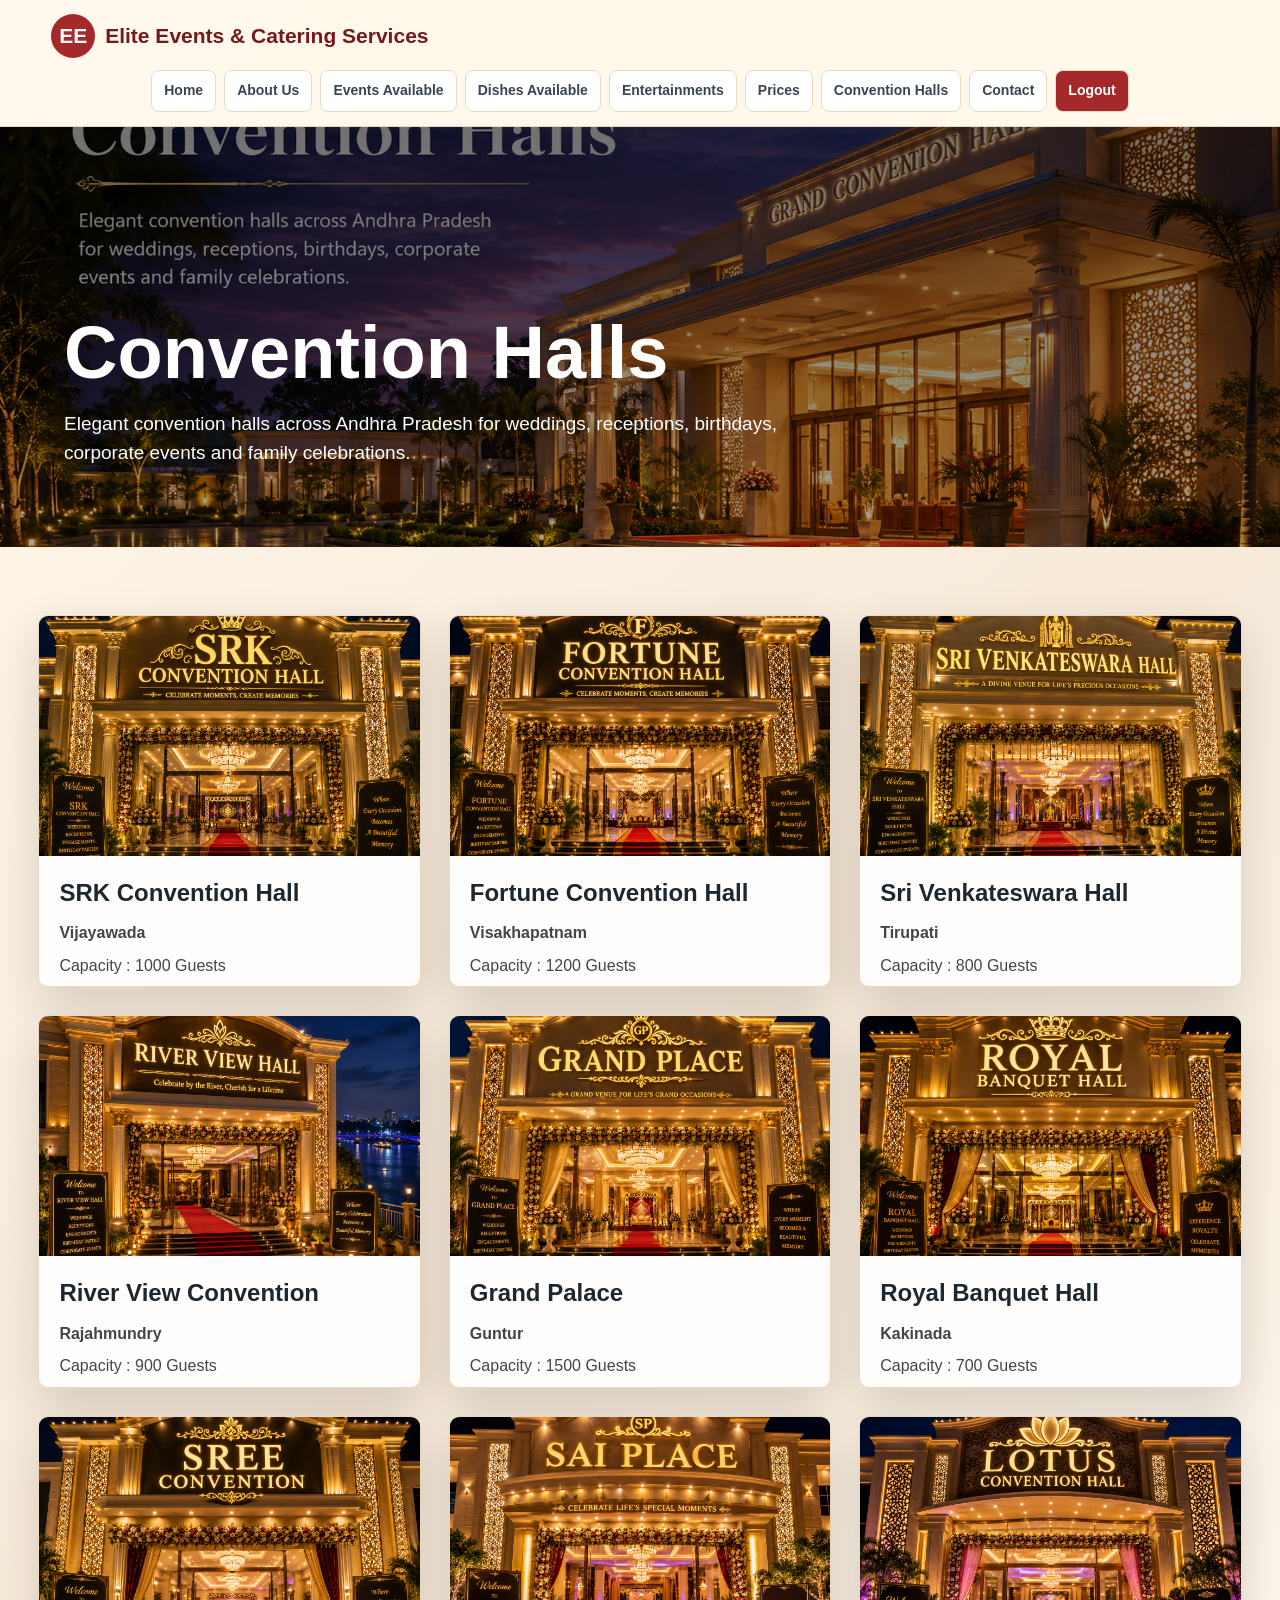
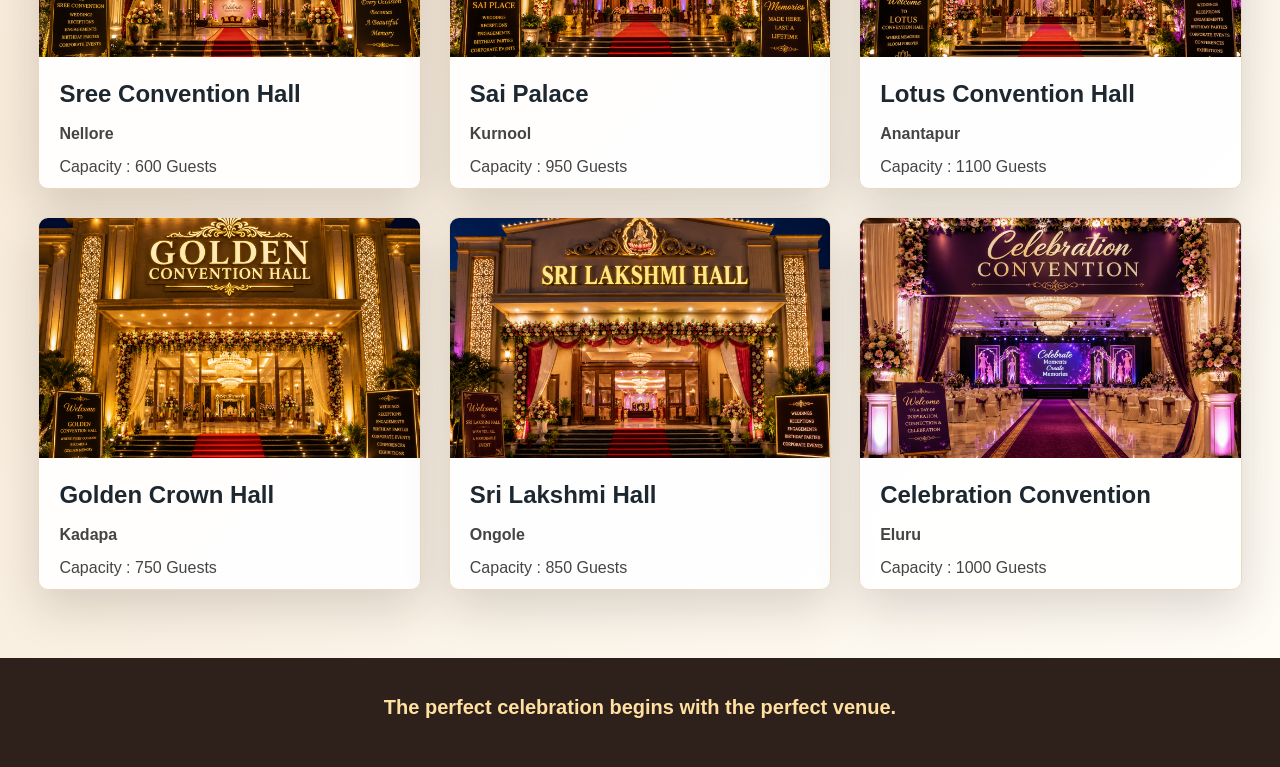
==== convention-halls.html @ 4326d46a "first commit" ====
<!DOCTYPE html>
<html lang="en">

<head>
    <meta charset="UTF-8">
    <meta name="viewport" content="width=device-width, initial-scale=1.0">
    <title>Convention Halls | Elite Events & Catering Services</title>

    <link rel="stylesheet" href="css/style.css">
    <link rel="stylesheet" href="css/pages.css">
    <link rel="stylesheet" href="css/responsive.css">
</head>

<body>

<header class="site-header">

    <a class="brand" href="home.html">
        <span>EE</span>
        Elite Events & Catering Services
    </a>

    <nav class="nav">
        <a href="home.html">Home</a>
        <a href="about.html">About Us</a>
        <a href="events.html">Events Available</a>
        <a href="dishes.html">Dishes Available</a>
        <a href="entertainment.html">Entertainments</a>
        <a href="prices.html">Prices</a>
        <a href="convention-halls.html">Convention Halls</a>
        <a href="contact.html">Contact</a>
        <a class="logout-link" href="logout.html">Logout</a>
    </nav>

</header>

<main>

<section class="sub-hero halls-hero">

    <h1>Convention Halls</h1>

    <p>
        Elegant convention halls across Andhra Pradesh for weddings,
        receptions, birthdays, corporate events and family celebrations.
    </p>

</section>

<section class="section wide">

<div class="hall-grid">

<!-- Hall 1 -->

<article class="hall-card">

<img src="images/srk-convention-hall.jpg" alt="SRK Convention Hall">

<h3>SRK Convention Hall</h3>

<p class="city">Vijayawada</p>

<p>Capacity : 1000 Guests</p>

</article>

<!-- Hall 2 -->

<article class="hall-card">

<img src="images/fortune-convention-hall.jpg" alt="Fortune Hall">

<h3>Fortune Convention Hall</h3>

<p class="city">Visakhapatnam</p>

<p>Capacity : 1200 Guests</p>

</article>

<!-- Hall 3 -->

<article class="hall-card">

<img src="images/sri-venkateswara-hall.jpg" alt="Hall">

<h3>Sri Venkateswara Hall</h3>

<p class="city">Tirupati</p>

<p>Capacity : 800 Guests</p>

</article>

<!-- Hall 4 -->

<article class="hall-card">

<img src="images/river-view-hall.jpg" alt="Hall">

<h3>River View Convention</h3>

<p class="city">Rajahmundry</p>

<p>Capacity : 900 Guests</p>

</article>

<!-- Hall 5 -->

<article class="hall-card">

<img src="images/grand-place.jpg" alt="Hall">

<h3>Grand Palace</h3>

<p class="city">Guntur</p>

<p>Capacity : 1500 Guests</p>

</article>

<!-- Hall 6 -->

<article class="hall-card">

<img src="images/royal-banquet.jpg" alt="Hall">

<h3>Royal Banquet Hall</h3>

<p class="city">Kakinada</p>

<p>Capacity : 700 Guests</p>

</article>

<!-- Hall 7 -->

<article class="hall-card">

<img src="images/sree-convention-hall.jpg" alt="Hall">

<h3>Sree Convention Hall</h3>

<p class="city">Nellore</p>

<p>Capacity : 600 Guests</p>

</article>

<!-- Hall 8 -->

<article class="hall-card">

<img src="images/sai-palace.jpg" alt="Hall">

<h3>Sai Palace</h3>

<p class="city">Kurnool</p>

<p>Capacity : 950 Guests</p>

</article>

<!-- Hall 9 -->

<article class="hall-card">

<img src="images/lotus-convention-hall.jpg" alt="Hall">

<h3>Lotus Convention Hall</h3>

<p class="city">Anantapur</p>

<p>Capacity : 1100 Guests</p>

</article>

<!-- Hall 10 -->

<article class="hall-card">

<img src="images/golden-convention-hall.jpg" alt="Hall">

<h3>Golden Crown Hall</h3>

<p class="city">Kadapa</p>

<p>Capacity : 750 Guests</p>

</article>

<!-- Hall 11 -->

<article class="hall-card">

<img src="images/sri-lakshmi-hall.jpg" alt="Hall">

<h3>Sri Lakshmi Hall</h3>

<p class="city">Ongole</p>

<p>Capacity : 850 Guests</p>

</article>

<!-- Hall 12 -->

<article class="hall-card">

<img src="images/celebration-convention.jpg" alt="Hall">

<h3>Celebration Convention</h3>

<p class="city">Eluru</p>

<p>Capacity : 1000 Guests</p>

</article>

</div>

</section>

</main>

<footer>

<p class="footer-quote">

The perfect celebration begins with the perfect venue.

</p>

</footer>

</body>

</html>
---- css/style.css ----
/* ===========================
   CSS VARIABLES
=========================== */

:root {
    --ink: #1d2730;
    --muted: #5e6975;
    --brand: #a5282b;
    --brand-dark: #74191c;
    --gold: #d99a28;
    --line: #ead8c1;
    --shadow: 0 18px 46px rgba(35, 24, 18, .16);
}

/* ===========================
   RESET
=========================== */

* {
    box-sizing: border-box;
}

body {
    margin: 0;
    color: var(--ink);
    font-family: Arial, Helvetica, sans-serif;
    line-height: 1.55;
    background: linear-gradient(
        135deg,
        #fff8ec,
        #f7ead9 48%,
        #fffdf7
    );
}

a {
    color: inherit;
    text-decoration: none;
}

img {
    display: block;
    max-width: 100%;
}

/* ===========================
   HEADER
=========================== */

.site-header {
    position: sticky;
    top: 0;
    z-index: 10;
    padding: 14px 4vw;
    background: rgba(255, 248, 236, .96);
    border-bottom: 1px solid var(--line);
}

.brand {
    display: inline-flex;
    align-items: center;
    gap: 10px;
    margin-bottom: 12px;
    color: var(--brand-dark);
    font-weight: 900;
    font-size: 21px;
}

.brand span {
    display: grid;
    place-items: center;
    width: 44px;
    height: 44px;
    color: #fff;
    background: var(--brand);
    border-radius: 50%;
}

/* ===========================
   NAVIGATION
=========================== */

.nav,
.home-nav-strip {
    display: flex;
    flex-wrap: wrap;
    justify-content: center;
    align-items: center;
    gap: 8px;
}

.nav a,
.home-nav-strip a {
    padding: 9px 12px;
    background: #fff;
    color: #394652;
    border: 1px solid var(--line);
    border-radius: 8px;
    font-size: 14px;
    font-weight: 800;
    transition: .3s;
}

.nav a:hover,
.home-nav-strip a:hover,
.logout-link {
    color: #fff !important;
    background: var(--brand) !important;
}

/* ===========================
   HERO SECTION
=========================== */

.hero,
.sub-hero {
    color: #fff;
    background-size: cover;
    background-position: center;
}

.hero {
    display: flex;
    align-items: center;
    min-height: 620px;
    padding: 92px 5vw;
}

.home-hero {
    background-image:
        linear-gradient(
            90deg,
            rgba(32, 19, 13, .78),
            rgba(32, 19, 13, .28)
        ),
        url("../images/home-hero.jpg");
}

.hero-content {
    max-width: 760px;
}

.eyebrow {
    margin: 0 0 10px;
    color: var(--gold);
    font-size: 13px;
    font-weight: 900;
    letter-spacing: .08em;
    text-transform: uppercase;
}

.hero p,
.sub-hero p {
    max-width: 720px;
    font-size: 19px;
}

.hero-actions {
    display: flex;
    flex-wrap: wrap;
    gap: 14px;
    margin-top: 28px;
}

/* ===========================
   HEADINGS
=========================== */

h1,
h2,
h3,
p {
    margin-top: 0;
}

h1 {
    margin-bottom: 18px;
    font-size: clamp(40px, 6vw, 74px);
    line-height: 1.02;
}

h2 {
    font-size: clamp(27px, 4vw, 42px);
    line-height: 1.14;
}

/* ===========================
   BUTTONS
=========================== */

.primary-link,
.secondary-link {
    display: inline-flex;
    justify-content: center;
    align-items: center;
    min-height: 44px;
    padding: 10px 18px;
    border: none;
    border-radius: 8px;
    font-weight: 900;
}

.primary-link {
    background: var(--brand);
    color: #fff;
}

.secondary-link {
    background: #fff;
    color: var(--brand-dark);
    border: 1px solid var(--line);
}

/* ===========================
   HOME NAV STRIP
=========================== */

.home-nav-strip {
    width: min(1180px, 92vw);
    margin: -34px auto 0;
    padding: 16px;
    background: rgba(255,255,255,.94);
    border: 1px solid var(--line);
    border-radius: 8px;
    box-shadow: var(--shadow);
}

/* ===========================
   COMMON SECTIONS
=========================== */

.section {
    width: min(1180px, 90vw);
    margin: 0 auto;
    padding: 68px 0;
}

.section.wide {
    width: min(1480px, 94vw);
}

.section-title {
    max-width: 780px;
    margin-bottom: 28px;
}

/* ===========================
   GRID LAYOUTS
=========================== */

.image-grid,
.dish-grid {
    display: grid;
    grid-template-columns: repeat(3, 1fr);
    gap: 20px;
}

.image-grid.two {
    grid-template-columns: repeat(2, 1fr);
}

/* ===========================
   CARDS
=========================== */

.image-card,
.dish-card,
.login-card,
.contact-form,
.price-table-wrap {
    overflow: hidden;
    background: rgba(255,255,255,.94);
    border: 1px solid var(--line);
    border-radius: 8px;
    box-shadow: var(--shadow);
}

.image-card img,
.dish-card img {
    width: 100%;
    height: 210px;
    object-fit: cover;
    background: #f3dfc7;
}

.image-card div,
.dish-card {
    padding: 20px;
}

.dish-card h3 {
    min-height: 52px;
    margin-bottom: 8px;
    font-size: 17px;
}

.dish-card p {
    color: var(--brand-dark);
    font-weight: 900;
}

/* ===========================
   DISH SECTION
=========================== */

.dish-section {
    margin-bottom: 58px;
}

.dish-section h2 {
    padding-bottom: 10px;
    border-bottom: 2px solid var(--brand);
}

/* ===========================
   FOOTER
=========================== */

footer {
    padding: 34px 5vw;
    text-align: center;
    color: #fff;
    background: #2e211c;
}

.footer-quote {
    margin-bottom: 10px;
    color: #ffe0a0;
    font-size: 20px;
    font-weight: 800;
}
/* ==========================================
   LOGOUT PAGE
========================================== */

.logout-page{
    margin:0;
    padding:0;
}

.logout-page .login-section{

    min-height:100vh;

    display:flex;
    justify-content:center;
    align-items:center;

    background-image:
        linear-gradient(
            rgba(0,0,0,0.45),
            rgba(0,0,0,0.45)
        ),
        url("../images/logout-page.png");

    background-size:cover;
    background-position:center;
    background-repeat:no-repeat;

    padding:40px;
}

.logout-page .login-card{

    width:min(500px,90%);

    background:rgba(255,255,255,0.92);

    padding:40px;

    border-radius:15px;

    text-align:center;

    box-shadow:0 15px 35px rgba(0,0,0,0.35);
}

.logout-page .login-card h1{

    color:#a5282b;

    font-size:38px;

    margin-bottom:20px;
}

.logout-page .login-card p{

    font-size:18px;

    margin-bottom:30px;

    color:#444;
}

.logout-page .primary-link{

    display:inline-block;

    padding:12px 28px;

    background:#a5282b;

    color:#fff;

    border-radius:8px;

    font-weight:bold;
}

.logout-page .primary-link:hover{

    background:#74191c;
}
---- css/pages.css ----
/* ==========================================
   SUB HERO SECTIONS
========================================== */

.sub-hero {
    min-height: 390px;
    display: grid;
    align-content: end;
    padding: 82px 5vw 58px;
}

/* ==========================================
   HERO BACKGROUND IMAGES
========================================== */

.about-hero {
    background-image:
        linear-gradient(
            90deg,
            rgba(34, 20, 14, .74),
            rgba(34, 20, 14, .25)
        ),
        url("../images/about-hero.jpg");
}

.events-hero {
    background-image:
        linear-gradient(
            90deg,
            rgba(34, 20, 14, .74),
            rgba(34, 20, 14, .25)
        ),
        url("../images/events-hero.jpg");
}

.dishes-hero {
    background-image:
        linear-gradient(
            90deg,
            rgba(34, 20, 14, .72),
            rgba(34, 20, 14, .25)
        ),
        url("../images/dishes-hero.jpg");
}

.entertainment-hero {
    background-image:
        linear-gradient(
            90deg,
            rgba(34, 20, 14, .72),
            rgba(34, 20, 14, .25)
        ),
        url("../images/entertainment-hero.jpg");
}

.prices-hero {
    background-image:
        linear-gradient(
            90deg,
            rgba(34, 20, 14, .72),
            rgba(34, 20, 14, .25)
        ),
        url("../images/prices-hero.jpg");
}

.contact-hero {
    background-image:
        linear-gradient(
            90deg,
            rgba(34, 20, 14, .72),
            rgba(34, 20, 14, .25)
        ),
        url("../images/contact-hero.jpg");
}

/* ==========================================
   PAGE LAYOUTS
========================================== */

.split,
.price-layout,
.contact-layout {
    display: grid;
    grid-template-columns: 0.9fr 1.1fr;
    gap: 30px;
    align-items: start;
}

/* ==========================================
   IMAGES
========================================== */

.split img,
.price-image {
    width: 100%;
    min-height: 420px;
    object-fit: cover;
    border-radius: 8px;
    box-shadow: var(--shadow);
}

/* ==========================================
   CHECK LIST
========================================== */

.check-list {
    padding-left: 20px;
}

.check-list li {
    margin-bottom: 8px;
}

/* ==========================================
   PRICE TABLE
========================================== */

.price-table-wrap {
    padding: 24px;
    overflow-x: auto;
}

.price-table {
    width: 100%;
    min-width: 680px;
    border-collapse: collapse;
}

.price-table th,
.price-table td {
    padding: 14px;
    text-align: left;
    border-bottom: 1px solid var(--line);
}

.price-table th {
    background: #fff1d5;
}

/* ==========================================
   FORMS
========================================== */

.contact-form,
.login-card {
    padding: 24px;
}

label {
    display: grid;
    gap: 7px;
    margin-bottom: 16px;
    color: var(--muted);
    font-weight: 800;
}

input,
select,
textarea {
    width: 100%;
    padding: 12px 14px;
    font: inherit;
    color: var(--ink);
    background: #fffdf8;
    border: 1px solid var(--line);
    border-radius: 8px;
}

/* ==========================================
   LOGIN PAGE
========================================== */

.login-section {
    min-height: 720px;
    display: grid;
    place-items: center;
    padding: 70px 5vw;

    background-image:
        linear-gradient(
            90deg,
            rgba(34, 20, 14, .70),
            rgba(34, 20, 14, .32)
        ),
        url("../images/login-hero.jpg");

    background-size: cover;
    background-position: center;
}

.login-card {
    width: min(460px, 94vw);
}

.login-card.center {
    text-align: center;
}
/* ==========================================
   Convention Hall Hero
========================================== */

.halls-hero{

    min-height:420px;

    display:grid;

    align-content:end;

    padding:80px 5vw 60px;

    color:white;

    background-image:
    linear-gradient(
        rgba(0,0,0,.55),
        rgba(0,0,0,.35)
    ),
    url("../images/hall-hero.jpg");

    background-size:cover;

    background-position:center;
}

/* ==========================================
   Hall Grid
========================================== */

.hall-grid{

    display:grid;

    grid-template-columns:repeat(3,1fr);

    gap:28px;
}

/* ==========================================
   Hall Card
========================================== */

.hall-card{

    background:rgba(255,255,255,.95);

    border:1px solid var(--line);

    border-radius:10px;

    overflow:hidden;

    box-shadow:var(--shadow);

    transition:.3s;
}

.hall-card:hover{

    transform:translateY(-8px);
}

.hall-card img{

    width:100%;

    height:240px;

    object-fit:cover;

    background:#f3dfc7;
}

.hall-card h3{

    margin:18px 20px 10px;

    color:var(--ink);

    font-size:24px;
}

.hall-card p{

    margin:8px 20px;

    color:#444;
}

.city{

    color:var(--brand);

    font-weight:bold;
}

/* ==========================================
   Responsive
========================================== */

@media(max-width:1000px){

.hall-grid{

grid-template-columns:repeat(2,1fr);

}

}

@media(max-width:700px){

.hall-grid{

grid-template-columns:1fr;

}

.hall-card img{

height:220px;

}

}
---- css/responsive.css ----
/* ==========================================
   Responsive Design - Tablets (1100px)
========================================== */

@media (max-width: 1100px) {

    /* Image & Dish Grids */
    .image-grid,
    .dish-grid {
        grid-template-columns: repeat(2, minmax(0, 1fr));
    }

    /* Split Layouts */
    .split,
    .price-layout,
    .contact-layout {
        grid-template-columns: 1fr;
    }

}


/* ==========================================
   Responsive Design - Mobile (720px)
========================================== */

@media (max-width: 720px) {

    /* Header */
    .site-header {
        position: static;
    }

    /* Brand */
    .brand {
        font-size: 17px;
    }

    /* Navigation */
    .nav,
    .home-nav-strip {
        display: flex;
        justify-content: flex-start;
        flex-wrap: nowrap;
        overflow-x: auto;
        padding-bottom: 10px;
    }

    .nav a,
    .home-nav-strip a {
        min-width: max-content;
    }

    /* Hero Section */
    .hero {
        min-height: 560px;
        padding: 72px 5vw;
    }

    /* Main Heading */
    h1 {
        font-size: 40px;
    }

    /* Sections */
    .section {
        width: min(92vw, 640px);
        padding: 50px 0;
    }

    /* Grid Layouts */
    .image-grid,
    .image-grid.two,
    .dish-grid {
        grid-template-columns: 1fr;
    }

    /* Images */
    .image-card img,
    .dish-card img {
        height: 230px;
    }

}
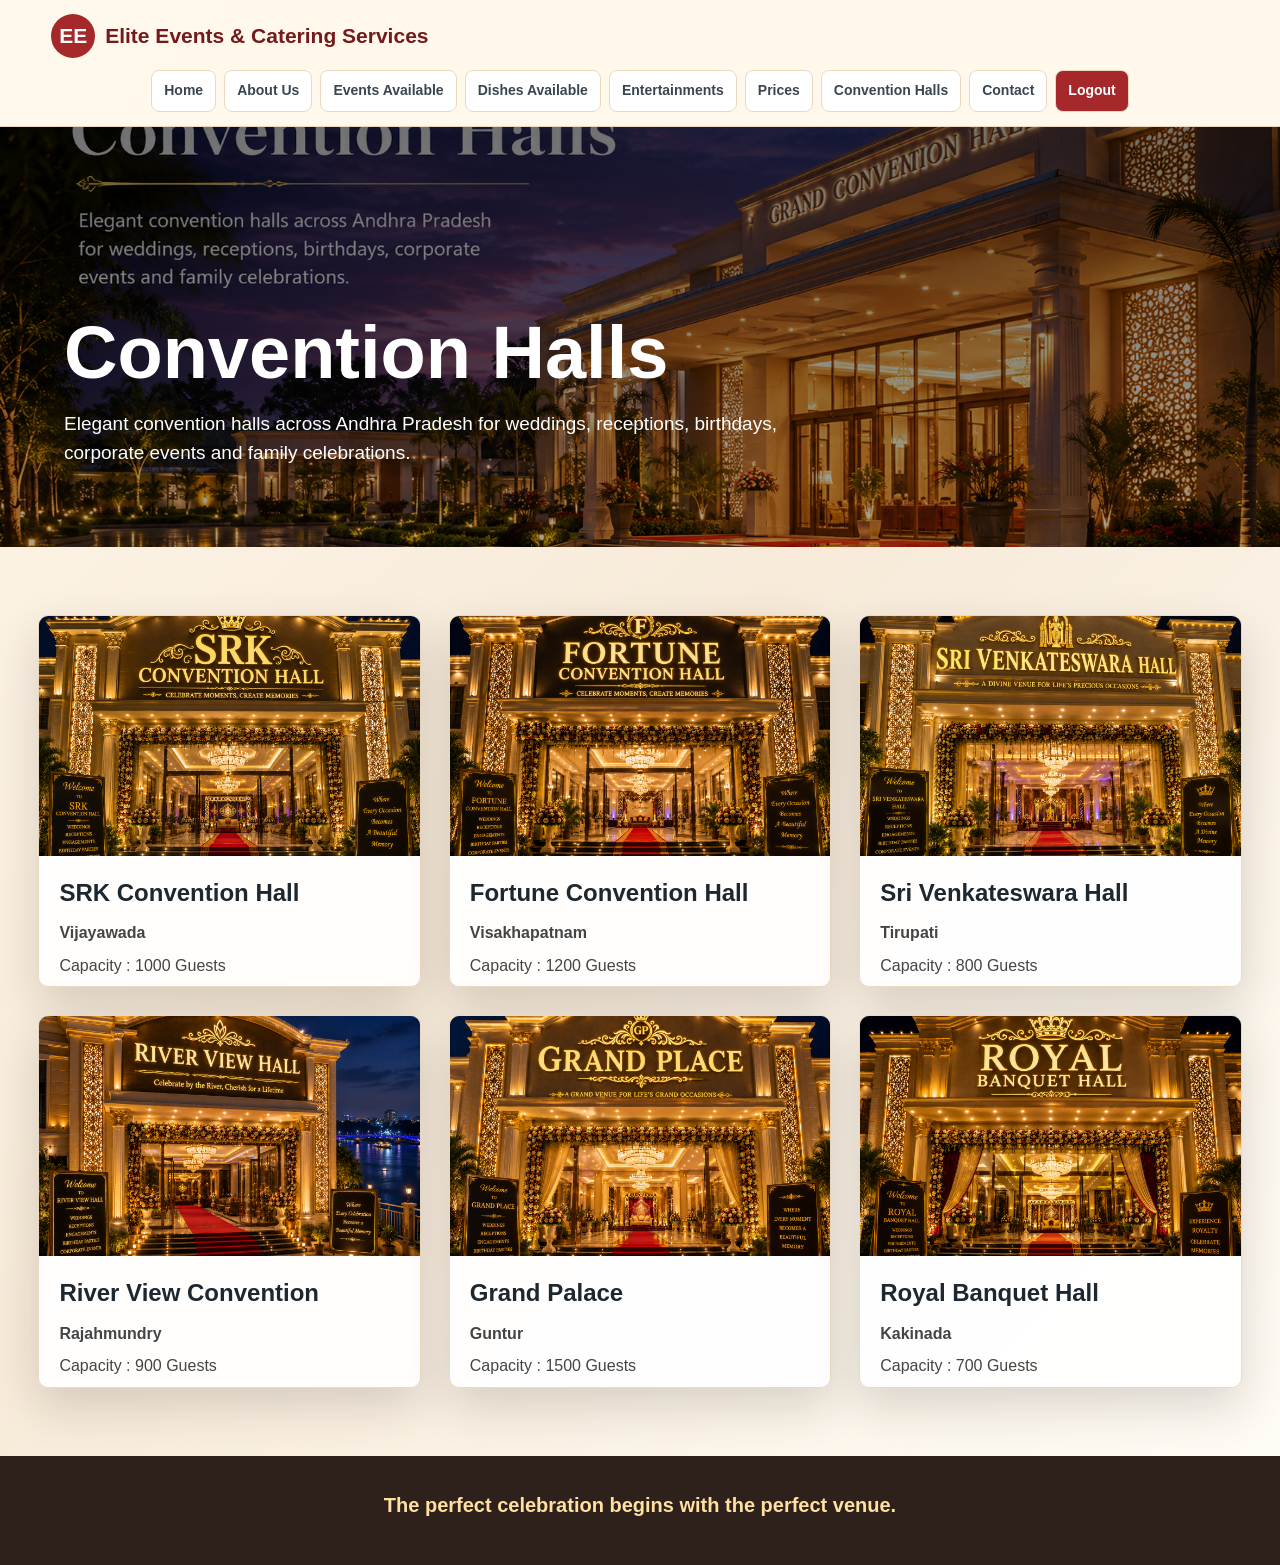
==== commit ffe6d13f: "first commit" ====
--- a/convention-halls.html
+++ b/convention-halls.html
@@ -135,90 +135,6 @@
 
 </article>
 
-<!-- Hall 7 -->
-
-<article class="hall-card">
-
-<img src="images/sree-convention-hall.jpg" alt="Hall">
-
-<h3>Sree Convention Hall</h3>
-
-<p class="city">Nellore</p>
-
-<p>Capacity : 600 Guests</p>
-
-</article>
-
-<!-- Hall 8 -->
-
-<article class="hall-card">
-
-<img src="images/sai-palace.jpg" alt="Hall">
-
-<h3>Sai Palace</h3>
-
-<p class="city">Kurnool</p>
-
-<p>Capacity : 950 Guests</p>
-
-</article>
-
-<!-- Hall 9 -->
-
-<article class="hall-card">
-
-<img src="images/lotus-convention-hall.jpg" alt="Hall">
-
-<h3>Lotus Convention Hall</h3>
-
-<p class="city">Anantapur</p>
-
-<p>Capacity : 1100 Guests</p>
-
-</article>
-
-<!-- Hall 10 -->
-
-<article class="hall-card">
-
-<img src="images/golden-convention-hall.jpg" alt="Hall">
-
-<h3>Golden Crown Hall</h3>
-
-<p class="city">Kadapa</p>
-
-<p>Capacity : 750 Guests</p>
-
-</article>
-
-<!-- Hall 11 -->
-
-<article class="hall-card">
-
-<img src="images/sri-lakshmi-hall.jpg" alt="Hall">
-
-<h3>Sri Lakshmi Hall</h3>
-
-<p class="city">Ongole</p>
-
-<p>Capacity : 850 Guests</p>
-
-</article>
-
-<!-- Hall 12 -->
-
-<article class="hall-card">
-
-<img src="images/celebration-convention.jpg" alt="Hall">
-
-<h3>Celebration Convention</h3>
-
-<p class="city">Eluru</p>
-
-<p>Capacity : 1000 Guests</p>
-
-</article>
-
 </div>
 
 </section>
